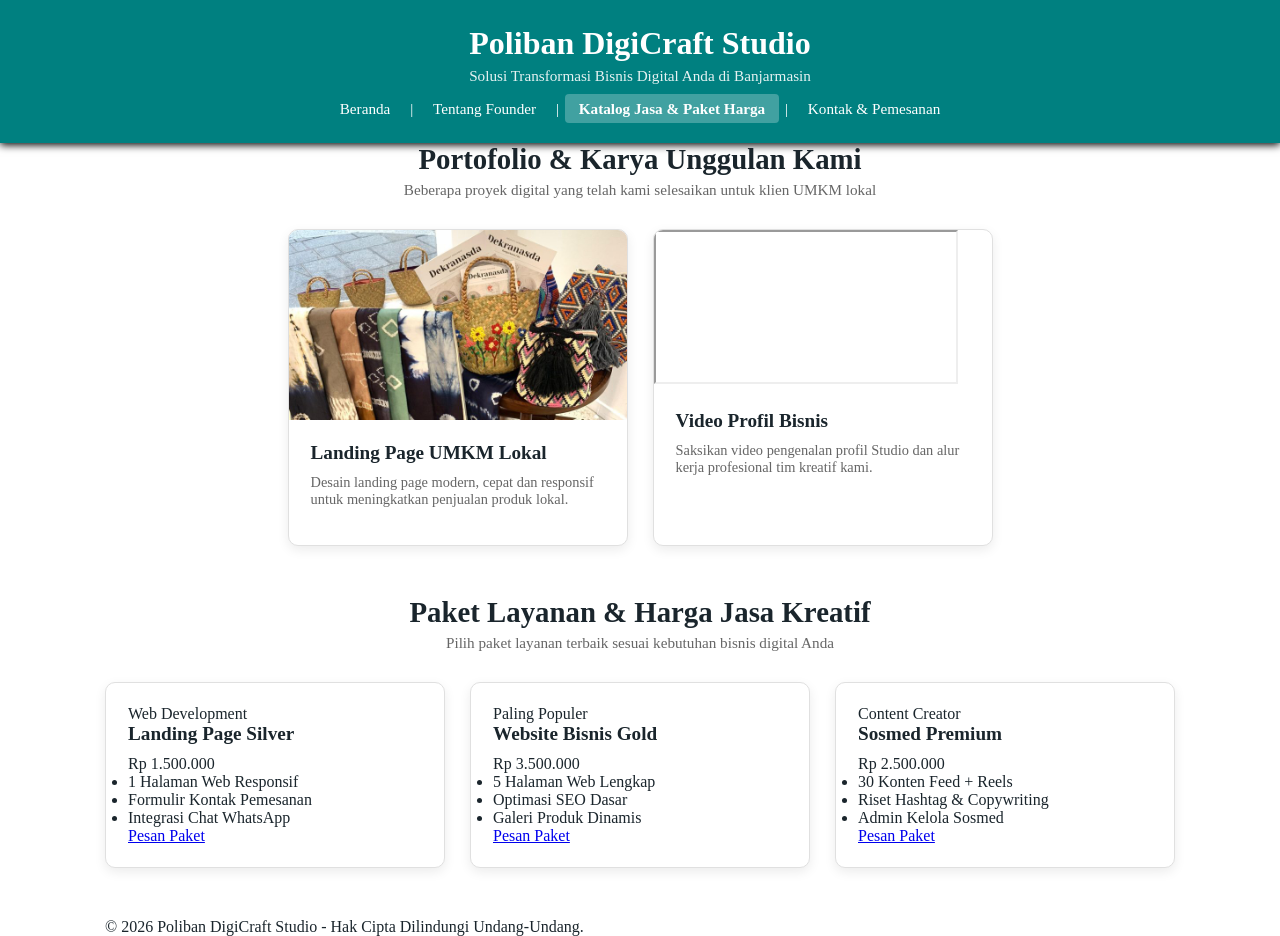
==== index.html @ 6853a1b9 "CSS Produk" ====
<!DOCTYPE html>
<html lang="id">

<head>
    <meta charset="UTF-8">
    <meta name="viewport" content="width=device-width, initial-scale=1.0">
    <title>Katalog Produk & Portofolio - Poliban DigiCraft Studio</title>
    <!-- 1. MENGHUBUNGKAN EXTERNAL CSS GLOBAL -->
    <link rel="stylesheet" href="style.css">
</head>

<body>
    <!-- BAGIAN HEADER & NAVIGASI GLOBAL -->
    <header>
        <div class="container">
            <h1>Poliban DigiCraft Studio</h1>
            <p>Solusi Transformasi Bisnis Digital Anda di Banjarmasin</p>
            <nav>
                <a href="index.html">Beranda</a> |
                <a href="biodata.html">Tentang Founder</a> |
                <a href="produk.html" class="active">Katalog Jasa & Paket Harga</a> |
                <a href="kontak.html">Kontak & Pemesanan</a>
            </nav>
        </div>
     </header>

     <main class="container">
        <!-- SEKSI PORTOFOLIO UTAMA (CARD LAYOUT) -->
         <section class="section">
             <h2 class="section-title">Portofolio & Karya Unggulan Kami</h2>
             <p class="section-subtitle">Beberapa proyek digital yang telah kami selesaikan untuk klien UMKM lokal</p>

        <div class="card-grid">
            <!-- Kartu Portofolio 1 -->
             <article class="card">
            <img src="IMG-20220311-WA0016.jpg" alt="Mockup Desain Landing Page Agensi" class="card-img">
            <div class="card-body">
                <h3 class="card-title">Landing Page UMKM Lokal</h3>
                <p class="card-text">Desain landing page modern, cepat 
                  dan responsif untuk meningkatkan penjualan produk lokal.</p>
            </div>
            </article>

        <!-- Kartu Portofolio 2 (Video Profile) -->
        <article class="card">
            <div class="video-container">
            <iframe src="https://www.youtube.com/embed/FQCMbWZy5tM?si=y7iH2b6-Cb3yd2jT" 
                title="YouTube video player" allowfullscreen></iframe>
            </div>
            <div class="card-body">
                <h3 class="card-title">Video Profil Bisnis</h3>
                <p class="card-text">Saksikan video pengenalan profil Studio
                    dan alur kerja profesional tim kreatif kami.</p>
            </div>
        </article>
        </div>
        </section>

        <!-- SEKSI KATALOG PAKET LAYANAN (PRICING CARDS) -->
         <section class="section">
             <h2 class="section-title">Paket Layanan & Harga Jasa Kreatif</h2>
             <p class="section-subtitle">Pilih paket layanan terbaik sesuai kebutuhan bisnis digital Anda</p>

             <div class="card-grid">
                <!-- Paket 1: Landing Page Silver -->
                 <article class="card pricing-card">
                    <div class="card-body">
                        <span class="badge">Web Development</span>
                        <h3 class="card-title">Landing Page Silver</h3>
                        <p class="card-price">Rp 1.500.000</p>
                        <ul class="card-features">
                            <li>1 Halaman Web Responsif</li>
                            <li>Formulir Kontak Pemesanan</li>
                            <li>Integrasi Chat WhatsApp</li>
                        </ul>
                        <a href="kontak.html" class="btn-primary">Pesan Paket</a>
                    </div>
                </article>

                <!-- Paket 2: Website Bisnis Gold -->
                <article class="card pricing-card featured">
                    <div class="card-body">
                        <span class="badge badge-featured">Paling Populer</span>
                        <h3 class="card-title">Website Bisnis Gold</h3>
                        <p class="card-price">Rp 3.500.000</p>
                        <ul class="card-features">
                            <li>5 Halaman Web Lengkap</li>
                            <li>Optimasi SEO Dasar</li>
                            <li>Galeri Produk Dinamis</li>
                        </ul>
                        <a href="kontak.html" class="btn-primary">Pesan Paket</a>
                    </div>
                </article>

                <!-- Paket 3: Sosmed Premium -->
                <article class="card pricing-card">
                    <div class="card-body">
                         <span class="badge">Content Creator</span>
                         <h3 class="card-title">Sosmed Premium</h3>
                         <p class="card-price">Rp 2.500.000</p>
                         <ul class="card-features">
                             <li>30 Konten Feed + Reels</li>
                             <li>Riset Hashtag & Copywriting</li>
                             <li>Admin Kelola Sosmed</li>
                         </ul>
                         <a href="kontak.html" class="btn-primary">Pesan Paket</a>
                    </div>
                </article>
            </div>
        </section>
    </main>

    <!-- FOOTER GLOBAL -->
    <footer>
        <div class="container">
            <p>&copy; 2026 Poliban DigiCraft Studio - Hak Cipta Dilindungi Undang-Undang.</p>
        </div>
    </footer>
</body>
---- style.css ----
/* 1. CSS Variabel */
:root {
    --primary-color: #008080;
    --primary-dark: #005A5A;
    --secondary-color: #1A252C;
    --accent-color: #FF9800;
    --big-light: #F4F7F6;
    --white: #FFFFFF;
    --text-muted: #666666;
    --border-color: #E0E0E0;
    --shadow-soft: 0 4px 12px rgba(0, 0, 0, 0.08);
    --shadow-hover: 0 8px 24px rgba(0, 0, 0, 0.15);
    --transition-fast: all 0.3s ease;
}

/* 2. CSS RESET */
* {
    margin: 0;
    padding: 0;
    box-sizing: border-box;
}

body {
    font-family: 'Segoe UI' 'Segoe UI', Tahoma, Geneva, Verdana, sans-serif;
    line-height: 1,6;
    color: var(--secondary-color);
    background-color: var(--bg-light);
}

/* 3. LAYOUT CONTAINER */
.container {
    width: 90;
    max-width: 1100px;
    margin: 0 auto;
    padding: 0 15px;
}

/* 4. HEADER & NAVIGASI */
header {
    background-color: var(--primary-color);
    color: var(--white);
    padding: 25px 0;
    text-align: center;
    box-shadow: 0 2px 8px rgb(0, 0, 0, 1);
}

header h1 {
    font-size: 2rem;
    margin-bottom: 5px;
}

header p {
    font-size: 0.95rem;
    opacity: 0.9;
    margin-bottom: 15px;
}

nav {
    margin-top: 10px;
    font-size: 0.95rem;
}

nav a {
    color: var(--white);
    text-decoration: none;
    padding: 6px 14px;
    margin: 0 2px;
    border-radius: 4px;
    transition: var(--transition-fast);
}

nav a:hover, nav a.active {
    background-color: rgba(255, 255, 255, 0.255);
    font-weight: bold;
}

/* 5. Main Content */
main {
    padding: 40px 0;
}

.section {
    margin-bottom: 50px;
}

.section-title {
    text-align: center;
    font-size: 1.8rem;
    color: var(--secondary-color);
    margin-bottom: 5px;
}

.section-subtitle {
    text-align: center;
    color: var(--text-muted);
    font-size: 0.95rem;
    margin-bottom: 30px;
}

/* 7. CARD GRID */
.card-grid {
    display: flex;
    flex-wrap: wrap;
    gap: 25px;
    justify-content: center;
}

/* 8. CARD */
.card {
    background-color: var(--white);
    border-radius: 10px;
    box-shadow: var(--shadow-soft);
    overflow: hidden;
    flex: 1 1 300px;
    max-width: 340px;
    display: flex;
    flex-direction: column;
    transform: var(--transition-fast);
    border: 1px solid var(--border-color);
}

.card:hover {
    transform: translateY(-8px);
    box-shadow: var(--shadow-hover);
}

.card-img {
    width: 100%;
    height: 190px;
    object-fit: cover;
}

.card-body {
    padding: 22px;
    display: flex;
    flex-direction: column;
    flex-grow: 1;
}

.card-title {
    font-size: 1.2rem;
    color: var(--secondary-color);
    margin-bottom: 10px;
}

.card-text {
    font-size: 0.9rem;
    color: var(--text-muted);
    margin-bottom: 15px;
}
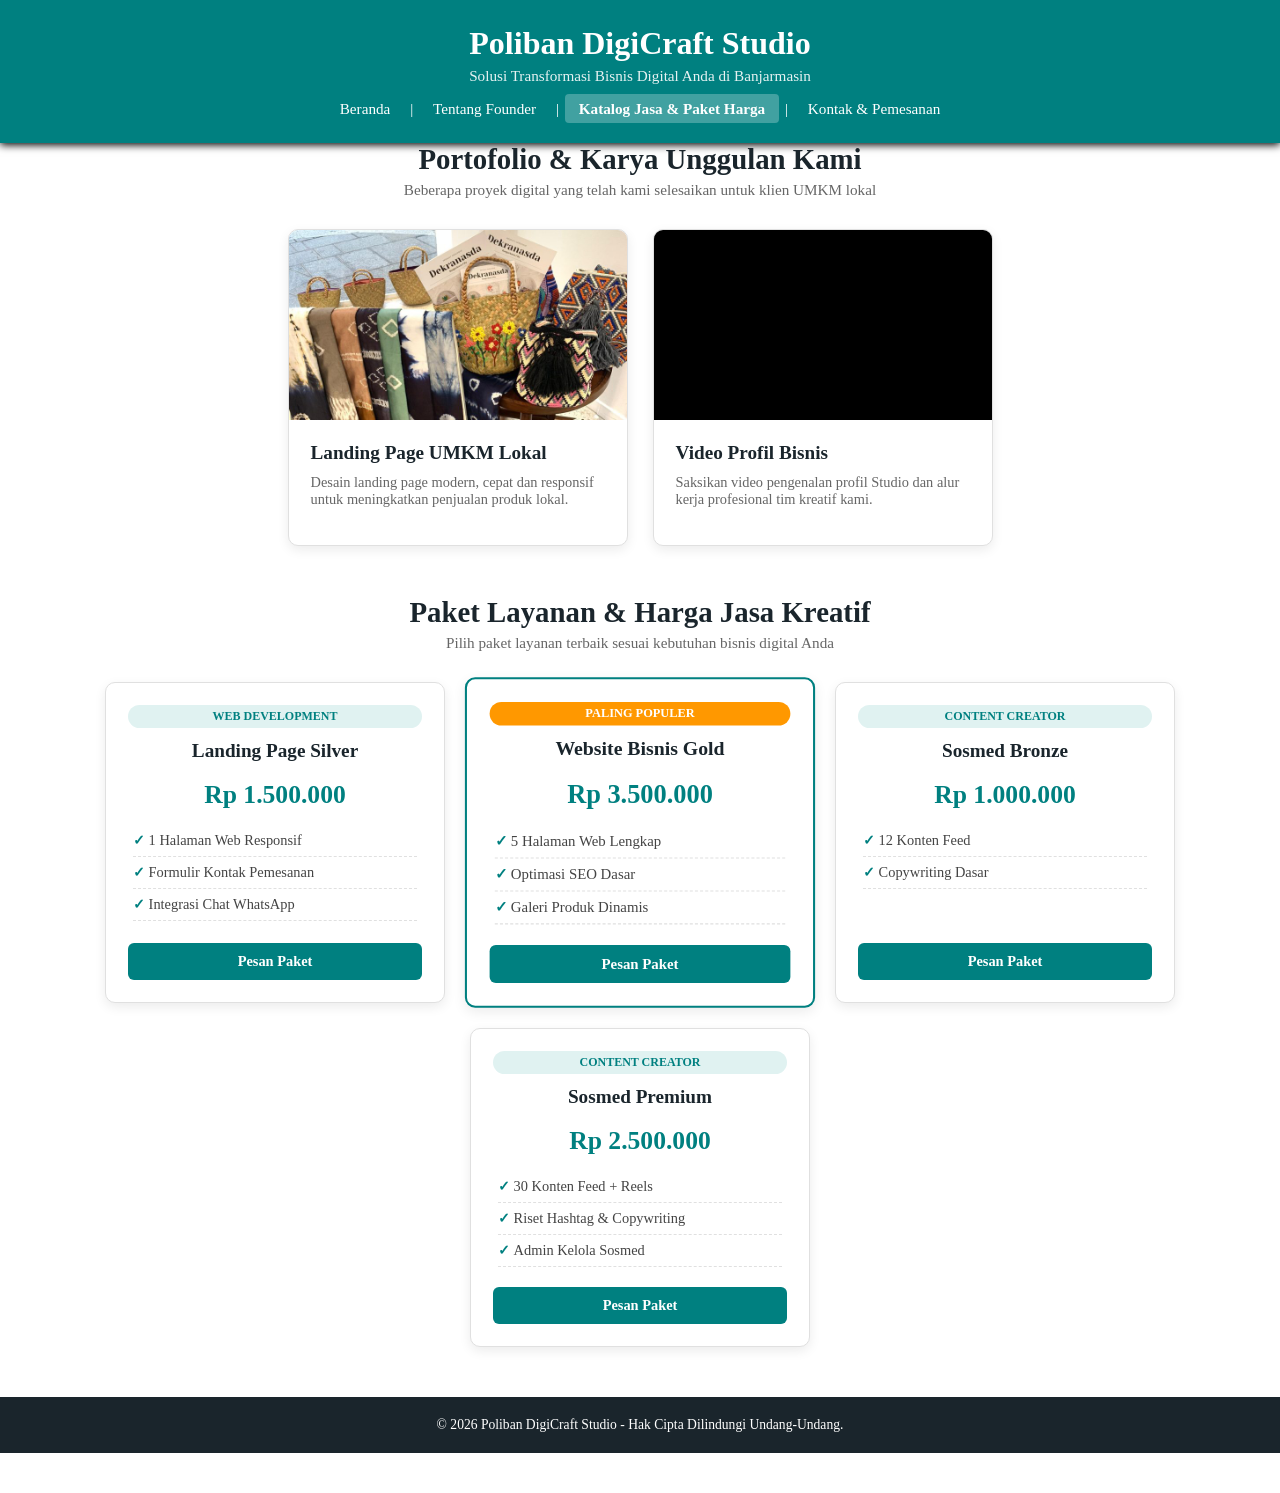
==== commit 39fa34dc: "css produk sudah selesai" ====
--- a/index.html
+++ b/index.html
@@ -96,6 +96,18 @@
                 <article class="card pricing-card">
                     <div class="card-body">
                          <span class="badge">Content Creator</span>
+                         <h3 class="card-title">Sosmed Bronze</h3>
+                         <p class="card-price">Rp 1.000.000</p>
+                         <ul class="card-features">
+                             <li>12 Konten Feed</li>
+                             <li>Copywriting Dasar</li>
+                         </ul> 
+                         <a href="kontak.html" class="btn-primary">Pesan Paket</a>
+                    </div>
+                </article>
+                <article class="card pricing-card">
+                    <div class="card-body">
+                         <span class="badge">Content Creator</span>
                          <h3 class="card-title">Sosmed Premium</h3>
                          <p class="card-price">Rp 2.500.000</p>
                          <ul class="card-features">
--- a/style.css
+++ b/style.css
@@ -89,7 +89,7 @@
     color: var(--secondary-color);
     margin-bottom: 5px;
 }
-
+     
 .section-subtitle {
     text-align: center;
     color: var(--text-muted);
@@ -147,4 +147,106 @@
     font-size: 0.9rem;
     color: var(--text-muted);
     margin-bottom: 15px;
+}
+
+.video-container {
+    position: relative;
+    padding-bottom: 56.25%;
+    height: 0;
+    overflow: hidden;
+    background-color: #000;
+}
+
+.video-container iframe {
+    position: absolute;
+    top: 0;
+    left: 0;
+    width: 100%;
+    height: 100%;
+    border: 0;
+}
+
+.pricing-card {
+    text-align: center;
+    position: relative;
+}
+
+.badge {
+    display: inline-block;
+    padding: 4px 12px;
+    font-size: 0.75rem;
+    font-weight: bold;
+    text-transform: uppercase;
+    background-color: #E0F2f1;
+    color: var(--primary-color);
+    border-radius: 20px;
+    margin-bottom: 12px;
+}
+
+.card-price {
+    font-size: 1.6rem;
+    font-weight: bold;
+    color: var(--primary-color);
+    margin: 8px 0 15px 0;
+}
+
+.card-features {
+    list-style: none;
+    margin-bottom: 20px;
+    text-align: left;
+    padding: 0 5px;
+}
+
+.card-features li {
+    font-size: 0.9rem;
+    padding: 7px 0;
+    border-bottom: 1px dashed var(--border-color);
+    color: #444;
+}
+
+.card-features li::before {
+    content: "✓ ";
+    color: var(--primary-color);
+    font-weight: bold;
+}
+
+.btn-primary {
+    display: inline-block;
+    background-color: var(--primary-color);
+    color: var(--white);
+    padding: 10px 20px;
+    text-decoration: none;
+    border-radius: 6px;
+    font-weight: bold;
+    font-size: 0.9rem;
+    text-align: center;
+    margin-top: auto;
+    transition: var(--primary-color);
+}
+
+.btn-primary:hover {
+    background-color: var(--primary-dark);
+}
+
+.pricing-card.featured {
+    border: 2px solid var(--primary-color);
+    transform: scale(1.03);
+}
+
+.pricing-card.featured:hover {
+    transform: scale(1.1) translateY(-8px);
+}
+
+.badge-featured {
+    background-color: var(--accent-color);
+    color: var(--white);
+}
+
+footer {
+    background-color: var(--secondary-color);
+    color: var(--white);
+    text-align: center;
+    padding: 20px 0;
+    margin-bottom: 40px;
+    font-size: 0.85rem;
 }
